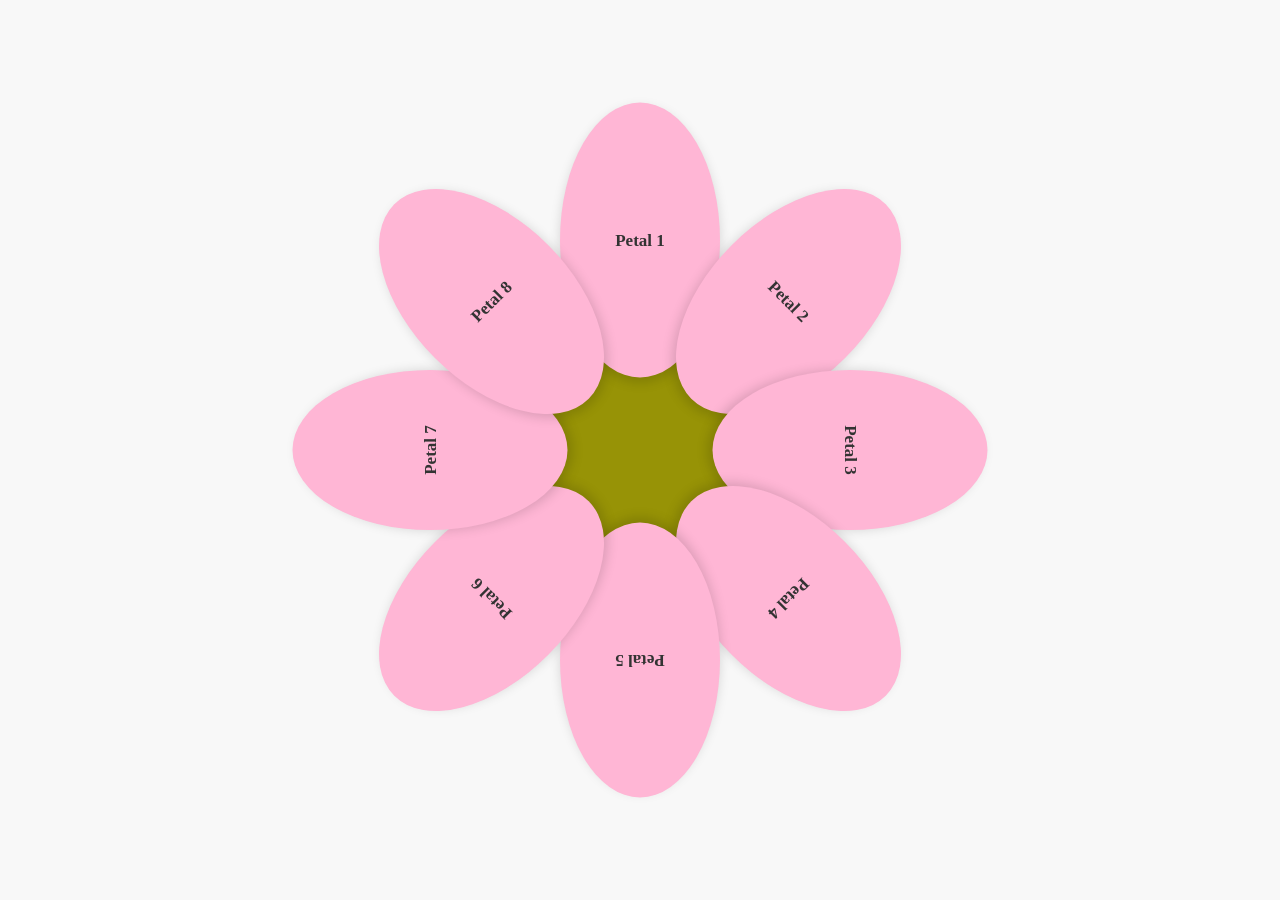
==== aflowerthatremembers/index.html @ ed2c053c "Update index.html" ====
<!DOCTYPE html>
<html>
<head>
    <title>8 Petal Flower</title>
    <link rel="stylesheet" href="petals.css">
</head>

<body>

<!-- =========================================
     OUTER CONTAINER
     ========================================= -->

<div class="flower-wrapper">

    <!-- =====================================
         FLOWER
         ===================================== -->

    <div class="flower" id="flower">

        <!-- GREEN CENTER -->
        <div class="flower-center"></div>


        <!-- GREEN STEMS -->
        <div class="stem stem-1"></div>
        <div class="stem stem-2"></div>
        <div class="stem stem-3"></div>
        <div class="stem stem-4"></div>
        <div class="stem stem-5"></div>
        <div class="stem stem-6"></div>
        <div class="stem stem-7"></div>
        <div class="stem stem-8"></div>


        <!-- =================================
             8 PETAL BUTTONS
             ================================= -->

        <button
            class="petal petal-1"
            onclick="showPanel(1)">
            Petal 1
        </button>

        <button
            class="petal petal-2"
            onclick="showPanel(2)">
            Petal 2
        </button>

        <button
            class="petal petal-3"
            onclick="showPanel(3)">
            Petal 3
        </button>

        <button
            class="petal petal-4"
            onclick="showPanel(4)">
            Petal 4
        </button>

        <button
            class="petal petal-5"
            onclick="showPanel(5)">
            Petal 5
        </button>

        <button
            class="petal petal-6"
            onclick="showPanel(6)">
            Petal 6
        </button>

        <button
            class="petal petal-7"
            onclick="showPanel(7)">
            Petal 7
        </button>

        <button
            class="petal petal-8"
            onclick="showPanel(8)">
            Petal 8
        </button>


        <!-- =================================
             PLACEHOLDER CONTENT
             ================================= -->

        <div class="display-panel panel-1">
            Content for Petal 1
        </div>

        <div class="display-panel panel-2">
            Content for Petal 2
        </div>

        <div class="display-panel panel-3">
            Content for Petal 3
        </div>

        <div class="display-panel panel-4">
            Content for Petal 4
        </div>

        <div class="display-panel panel-5">
            Content for Petal 5
        </div>

        <div class="display-panel panel-6">
            Content for Petal 6
        </div>

        <div class="display-panel panel-7">
            Content for Petal 7
        </div>

        <div class="display-panel panel-8">
            Content for Petal 8
        </div>

    </div>

</div>


<!-- =========================================
     JAVASCRIPT
     ========================================= -->

<script>

let openedPetal = null;


/* =========================================
   SHOW / HIDE PANEL
   ========================================= */

function showPanel(number) {

    const flower =
        document.querySelector(".flower");

    const selectedPanel =
        document.querySelector(".panel-" + number);


    /* =====================================
       IF A PETAL IS ALREADY OPEN
       ===================================== */

    if (openedPetal !== null) {

        /* If clicking the SAME petal -> close it */

        if (openedPetal === number) {

            selectedPanel.classList.remove("show");

            flower.style.transform =
                "translate(-50%, -50%)";

            openedPetal = null;

            return;
        }


        /*
           Another petal is already open.
           Do nothing.
        */

        return;
    }


    /* =====================================
       REMEMBER WHICH PETAL IS OPEN
       ===================================== */

    openedPetal = number;


    /* =====================================
       SHOW THE PANEL
       ===================================== */

    selectedPanel.classList.add("show");


    /*
       Wait until the panel has been displayed
       and its position can be measured.
    */

    requestAnimationFrame(function() {

        requestAnimationFrame(function() {

            centerPanel(
                flower,
                selectedPanel
            );

        });

    });

}


/* =========================================
   CENTER SELECTED PANEL ON SCREEN
   ========================================= */

function centerPanel(flower, panel) {

    const panelRect =
        panel.getBoundingClientRect();


    /* =====================================
       ACTUAL CENTER OF THE PHONE SCREEN
       ===================================== */

    const screenCenterX =
        window.innerWidth / 2;

    const screenCenterY =
        window.innerHeight / 2;


    /* =====================================
       ACTUAL CENTER OF THE PANEL
       ===================================== */

    const panelCenterX =
        panelRect.left +
        (panelRect.width / 2);

    const panelCenterY =
        panelRect.top +
        (panelRect.height / 2);


    /* =====================================
       DISTANCE PANEL NEEDS TO MOVE
       ===================================== */

    const moveX =
        screenCenterX -
        panelCenterX;

    const moveY =
        screenCenterY -
        panelCenterY;


    /* =====================================
       MOVE THE WHOLE FLOWER
       ===================================== */

    flower.style.transform =
        "translate(-50%, -50%) " +
        "translate(" +
        moveX +
        "px, " +
        moveY +
        "px)";

}


/* =========================================
   HANDLE PHONE ROTATION / RESIZE
   ========================================= */

window.addEventListener("resize", function() {

    if (openedPetal === null) {
        return;
    }


    const flower =
        document.querySelector(".flower");

    const panel =
        document.querySelector(
            ".panel-" + openedPetal
        );


    /*
       Reset first so we don't calculate
       from the previous camera position.
    */

    flower.style.transform =
        "translate(-50%, -50%)";


    requestAnimationFrame(function() {

        requestAnimationFrame(function() {

            centerPanel(
                flower,
                panel
            );

        });

    });

});

</script>

</body>
</html>
---- aflowerthatremembers/petals.css ----
```css
/* =========================================
   BASIC RESET
   ========================================= */

* {
    box-sizing: border-box;
    -webkit-tap-highlight-color: transparent;
}

html,
body {
    margin: 0;
    padding: 0;

    width: 100%;
    height: 100%;

    overflow: hidden;
}


/* =========================================
   BODY
   ========================================= */

body {
    min-height: 100vh;
    min-height: 100dvh;

    display: flex;
    justify-content: center;
    align-items: center;

    background: #f8f8f8;

    overflow: hidden;
}


/* =========================================
   OUTER CONTAINER
   ========================================= */

.flower-wrapper {
    position: relative;

    width: 100vw;
    height: 100vh;

    width: 100dvw;
    height: 100dvh;

    display: flex;
    justify-content: center;
    align-items: center;

    overflow: hidden;

    /* Prevent accidental scrolling */
    touch-action: manipulation;
}


/* =========================================
   FLOWER
   ========================================= */

.flower {
    position: relative;

    /*
       Keep the original 700px flower.
       We scale the entire flower for phones.
    */

    width: 700px;
    height: 700px;

    --center-x: 350px;
    --center-y: 350px;

    --distance: 210px;

    /*
       This makes the flower movement smooth
       when opening a panel.
    */

    transition:
        transform 0.7s cubic-bezier(0.22, 1, 0.36, 1);

    transform-origin: center center;

    flex-shrink: 0;
}


/* =========================================
   GREEN CENTER
   ========================================= */

.flower-center {
    position: absolute;

    width: 250px;
    height: 250px;

    left: var(--center-x);
    top: var(--center-y);

    transform: translate(-50%, -50%);

    background: #979306;

    border-radius: 50%;

    z-index: 2;
}


/* =========================================
   GREEN BRIDGES / STEMS
   ========================================= */

.stem {
    position: absolute;

    width: 20px;
    height: var(--distance);

    left: var(--center-x);
    top: var(--center-y);

    background: #4caf50;

    border-radius: 20px;

    transform-origin: center bottom;

    z-index: 1;
}


/* =========================================
   STEM DIRECTIONS
   ========================================= */

.stem-1 {
    transform:
        translate(-50%, -100%)
        rotate(0deg);
}

.stem-2 {
    transform:
        translate(-50%, -100%)
        rotate(45deg);
}

.stem-3 {
    transform:
        translate(-50%, -100%)
        rotate(90deg);
}

.stem-4 {
    transform:
        translate(-50%, -100%)
        rotate(135deg);
}

.stem-5 {
    transform:
        translate(-50%, -100%)
        rotate(180deg);
}

.stem-6 {
    transform:
        translate(-50%, -100%)
        rotate(225deg);
}

.stem-7 {
    transform:
        translate(-50%, -100%)
        rotate(270deg);
}

.stem-8 {
    transform:
        translate(-50%, -100%)
        rotate(315deg);
}


/* =========================================
   PETAL BUTTONS
   ========================================= */

.petal {
    position: absolute;

    width: 160px;
    height: 275px;

    left: var(--center-x);
    top: var(--center-y);

    margin: 0;
    padding: 0;

    border: none;
    border-radius: 50%;

    background: #ffb6d5;

    color: #333;

    font-family: inherit;
    font-size: 17px;
    font-weight: bold;

    cursor: pointer;

    display: flex;
    align-items: center;
    justify-content: center;

    z-index: 5;

    box-shadow:
        0 5px 12px rgba(0, 0, 0, 0.15);

    transform-origin: center center;

    /*
       Prevent browser button effects
       on iPhone.
    */

    appearance: none;
    -webkit-appearance: none;

    touch-action: manipulation;

    transition:
        filter 0.2s ease;
}


/* =========================================
   PETAL POSITIONS
   ========================================= */

.petal-1 {
    transform:
        translate(-50%, -50%)
        translateY(calc(var(--distance) * -1));
}

.petal-2 {
    transform:
        translate(-50%, -50%)
        rotate(45deg)
        translateY(calc(var(--distance) * -1));
}

.petal-3 {
    transform:
        translate(-50%, -50%)
        rotate(90deg)
        translateY(calc(var(--distance) * -1));
}

.petal-4 {
    transform:
        translate(-50%, -50%)
        rotate(135deg)
        translateY(calc(var(--distance) * -1));
}

.petal-5 {
    transform:
        translate(-50%, -50%)
        rotate(180deg)
        translateY(calc(var(--distance) * -1));
}

.petal-6 {
    transform:
        translate(-50%, -50%)
        rotate(225deg)
        translateY(calc(var(--distance) * -1));
}

.petal-7 {
    transform:
        translate(-50%, -50%)
        rotate(270deg)
        translateY(calc(var(--distance) * -1));
}

.petal-8 {
    transform:
        translate(-50%, -50%)
        rotate(315deg)
        translateY(calc(var(--distance) * -1));
}


/* =========================================
   HOVER
   ========================================= */

.petal:hover {
    filter: brightness(1.05);
}


/* =========================================
   DISPLAY PLACEHOLDERS
   ========================================= */

.display-panel {
    position: absolute;

    width: 300px;
    height: 220px;

    left: var(--center-x);
    top: var(--center-y);

    background: white;

    border: 3px solid #979306;

    border-radius: 20px;

    display: flex;
    justify-content: center;
    align-items: center;

    padding: 20px;

    font-size: 22px;
    font-weight: bold;

    color: #333;

    text-align: center;

    z-index: 20;

    opacity: 0;

    visibility: hidden;

    pointer-events: none;

    transform:
        translate(-50%, -50%)
        scale(0);

    transition:
        transform 0.4s ease,
        opacity 0.3s ease,
        visibility 0.3s ease;
}


/* =========================================
   ACTIVE PANEL
   ========================================= */

.display-panel.show {
    opacity: 1;

    visibility: visible;

    pointer-events: auto;
}


/* =========================================
   PANEL POSITIONS
   ========================================= */

.panel-1.show {
    transform:
        translate(-50%, -50%)
        translateY(-480px)
        scale(1);
}

.panel-2.show {
    transform:
        translate(-50%, -50%)
        translate(340px, -340px)
        scale(1);
}

.panel-3.show {
    transform:
        translate(-50%, -50%)
        translateX(480px)
        scale(1);
}

.panel-4.show {
    transform:
        translate(-50%, -50%)
        translate(340px, 340px)
        scale(1);
}

.panel-5.show {
    transform:
        translate(-50%, -50%)
        translateY(480px)
        scale(1);
}

.panel-6.show {
    transform:
        translate(-50%, -50%)
        translate(-340px, 340px)
        scale(1);
}

.panel-7.show {
    transform:
        translate(-50%, -50%)
        translateX(-480px)
        scale(1);
}

.panel-8.show {
    transform:
        translate(-50%, -50%)
        translate(-340px, -340px)
        scale(1);
}


/* =========================================
   IPHONE / SMALL SCREEN
   ========================================= */

@media screen and (max-width: 600px) {

    .flower {

        /*
           Calculate the correct scale based
           on the phone width.

           700px flower becomes approximately
           the width of the phone.
        */

        --phone-scale: calc(100vw / 700);

        transform:
            scale(var(--phone-scale));
    }

}


/* =========================================
   VERY SMALL PHONES
   ========================================= */

@media screen and (max-width: 380px) {

    .flower {
        --phone-scale: 0.48;

        transform:
            scale(var(--phone-scale));
    }

}


/* =========================================
   LANDSCAPE PHONE
   ========================================= */

@media screen and (max-height: 500px) {

    .flower {
        --phone-scale: calc(100vh / 700);

        transform:
            scale(var(--phone-scale));
    }

}


/* =========================================
   DESKTOP
   ========================================= */

@media screen and (min-width: 601px) {

    .flower {
        transform:
            scale(1);
    }

}


/* =========================================
   IPHONE SAFE AREA
   ========================================= */

@supports (padding: env(safe-area-inset-top)) {

    .flower-wrapper {
        padding-top:
            env(safe-area-inset-top);

        padding-bottom:
            env(safe-area-inset-bottom);

        padding-left:
            env(safe-area-inset-left);

        padding-right:
            env(safe-area-inset-right);
    }

}
```
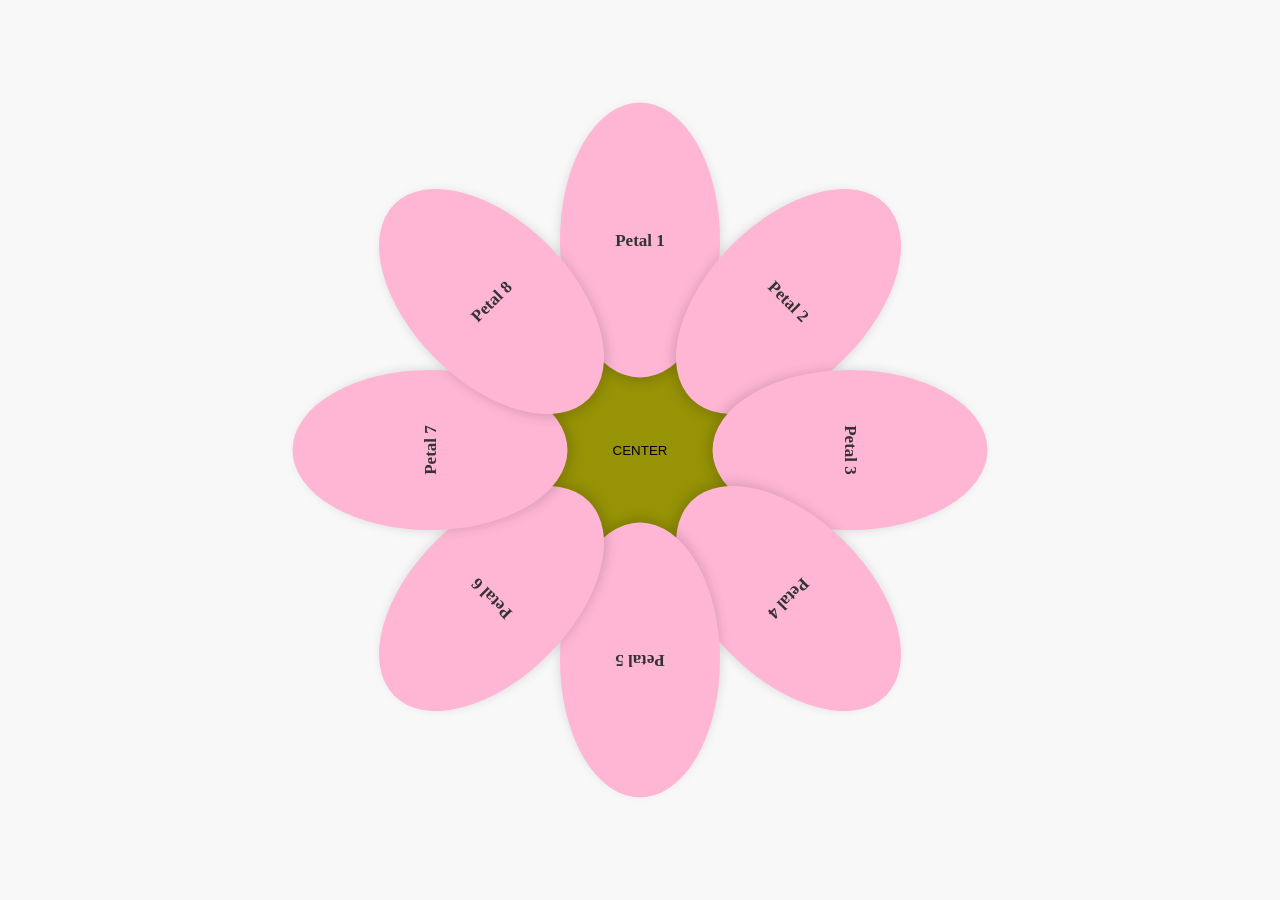
==== commit 3c8d4ebc: "Update index.html" ====
--- a/aflowerthatremembers/index.html
+++ b/aflowerthatremembers/index.html
@@ -20,7 +20,9 @@
     <div class="flower" id="flower">
 
         <!-- GREEN CENTER -->
-        <div class="flower-center"></div>
+        <button class="flower-center" onclick="resetFlower()">
+    CENTER
+        </button>
 
 
         <!-- GREEN STEMS -->
@@ -132,13 +134,15 @@
      JAVASCRIPT
      ========================================= -->
 
+
+
 <script>
 
 let openedPetal = null;
 
 
 /* =========================================
-   SHOW / HIDE PANEL
+   PETAL CLICK
    ========================================= */
 
 function showPanel(number) {
@@ -151,177 +155,197 @@
 
 
     /* =====================================
-       IF A PETAL IS ALREADY OPEN
-       ===================================== */
-
-    if (openedPetal !== null) {
-
-        /* If clicking the SAME petal -> close it */
-
-        if (openedPetal === number) {
-
-            selectedPanel.classList.remove("show");
-
-            flower.style.transform =
-                "translate(-50%, -50%)";
-
-            openedPetal = null;
-
-            return;
-        }
-
-
-        /*
-           Another petal is already open.
-           Do nothing.
-        */
-
+       ANOTHER PETAL IS OPEN
+       ===================================== */
+
+    if (
+        openedPetal !== null &&
+        openedPetal !== number
+    ) {
         return;
     }
 
 
     /* =====================================
-       REMEMBER WHICH PETAL IS OPEN
-       ===================================== */
+       SAME PETAL = CLOSE
+       ===================================== */
+
+    if (openedPetal === number) {
+
+        resetFlower();
+
+        return;
+    }
+
+
+    /* =====================================
+       OPEN PANEL
+       ===================================== */
+
+    selectedPanel.classList.add("show");
 
     openedPetal = number;
 
 
     /* =====================================
-       SHOW THE PANEL
-       ===================================== */
-
-    selectedPanel.classList.add("show");
-
-
-    /*
-       Wait until the panel has been displayed
-       and its position can be measured.
-    */
-
-    requestAnimationFrame(function() {
-
-        requestAnimationFrame(function() {
-
-            centerPanel(
-                flower,
-                selectedPanel
-            );
-
-        });
-
-    });
-
-}
-
-
-/* =========================================
-   CENTER SELECTED PANEL ON SCREEN
-   ========================================= */
-
-function centerPanel(flower, panel) {
-
-    const panelRect =
-        panel.getBoundingClientRect();
-
-
-    /* =====================================
-       ACTUAL CENTER OF THE PHONE SCREEN
-       ===================================== */
-
-    const screenCenterX =
-        window.innerWidth / 2;
-
-    const screenCenterY =
-        window.innerHeight / 2;
-
-
-    /* =====================================
-       ACTUAL CENTER OF THE PANEL
-       ===================================== */
-
-    const panelCenterX =
-        panelRect.left +
-        (panelRect.width / 2);
-
-    const panelCenterY =
-        panelRect.top +
-        (panelRect.height / 2);
-
-
-    /* =====================================
-       DISTANCE PANEL NEEDS TO MOVE
-       ===================================== */
-
-    const moveX =
-        screenCenterX -
-        panelCenterX;
-
-    const moveY =
-        screenCenterY -
-        panelCenterY;
-
-
-    /* =====================================
-       MOVE THE WHOLE FLOWER
+       MOVEMENT
+       ===================================== */
+
+    const distance = 300;
+
+    const diagonal =
+        distance * 0.707;
+
+
+    let x = 0;
+    let y = 0;
+
+
+    /* =====================================
+       DIRECTIONS
+       ===================================== */
+
+    switch (number) {
+
+        /* TOP */
+
+        case 1:
+
+            x = 0;
+            y = distance;
+
+            break;
+
+
+        /* TOP RIGHT */
+
+        case 2:
+
+            x = -diagonal;
+            y = diagonal;
+
+            break;
+
+
+        /* RIGHT */
+
+        case 3:
+
+            x = -distance;
+            y = 0;
+
+            break;
+
+
+        /* BOTTOM RIGHT */
+
+        case 4:
+
+            x = -diagonal;
+            y = -diagonal;
+
+            break;
+
+
+        /* BOTTOM */
+
+        case 5:
+
+            x = 0;
+            y = -distance;
+
+            break;
+
+
+        /* BOTTOM LEFT */
+
+        case 6:
+
+            x = diagonal;
+            y = -diagonal;
+
+            break;
+
+
+        /* LEFT */
+
+        case 7:
+
+            x = distance;
+            y = 0;
+
+            break;
+
+
+        /* TOP LEFT */
+
+        case 8:
+
+            x = diagonal;
+            y = diagonal;
+
+            break;
+    }
+
+
+    /* =====================================
+       MOVE FLOWER
        ===================================== */
 
     flower.style.transform =
         "translate(-50%, -50%) " +
         "translate(" +
-        moveX +
+        x +
         "px, " +
-        moveY +
+        y +
         "px)";
-
 }
 
 
 /* =========================================
-   HANDLE PHONE ROTATION / RESIZE
+   CENTER BUTTON
    ========================================= */
 
-window.addEventListener("resize", function() {
-
-    if (openedPetal === null) {
-        return;
-    }
-
+function resetFlower() {
 
     const flower =
         document.querySelector(".flower");
 
-    const panel =
-        document.querySelector(
-            ".panel-" + openedPetal
-        );
-
-
-    /*
-       Reset first so we don't calculate
-       from the previous camera position.
-    */
+
+    /* =====================================
+       HIDE ALL PANELS
+       ===================================== */
+
+    document
+        .querySelectorAll(".display-panel")
+        .forEach(function(panel) {
+
+            panel.classList.remove("show");
+
+        });
+
+
+    /* =====================================
+       RETURN FLOWER TO ORIGINAL POSITION
+       ===================================== */
 
     flower.style.transform =
         "translate(-50%, -50%)";
 
 
-    requestAnimationFrame(function() {
-
-        requestAnimationFrame(function() {
-
-            centerPanel(
-                flower,
-                panel
-            );
-
-        });
-
-    });
-
-});
+    /* =====================================
+       NO PETAL OPEN
+       ===================================== */
+
+    openedPetal = null;
+}
 
 </script>
+
+
+
+
+
 
 </body>
 </html>
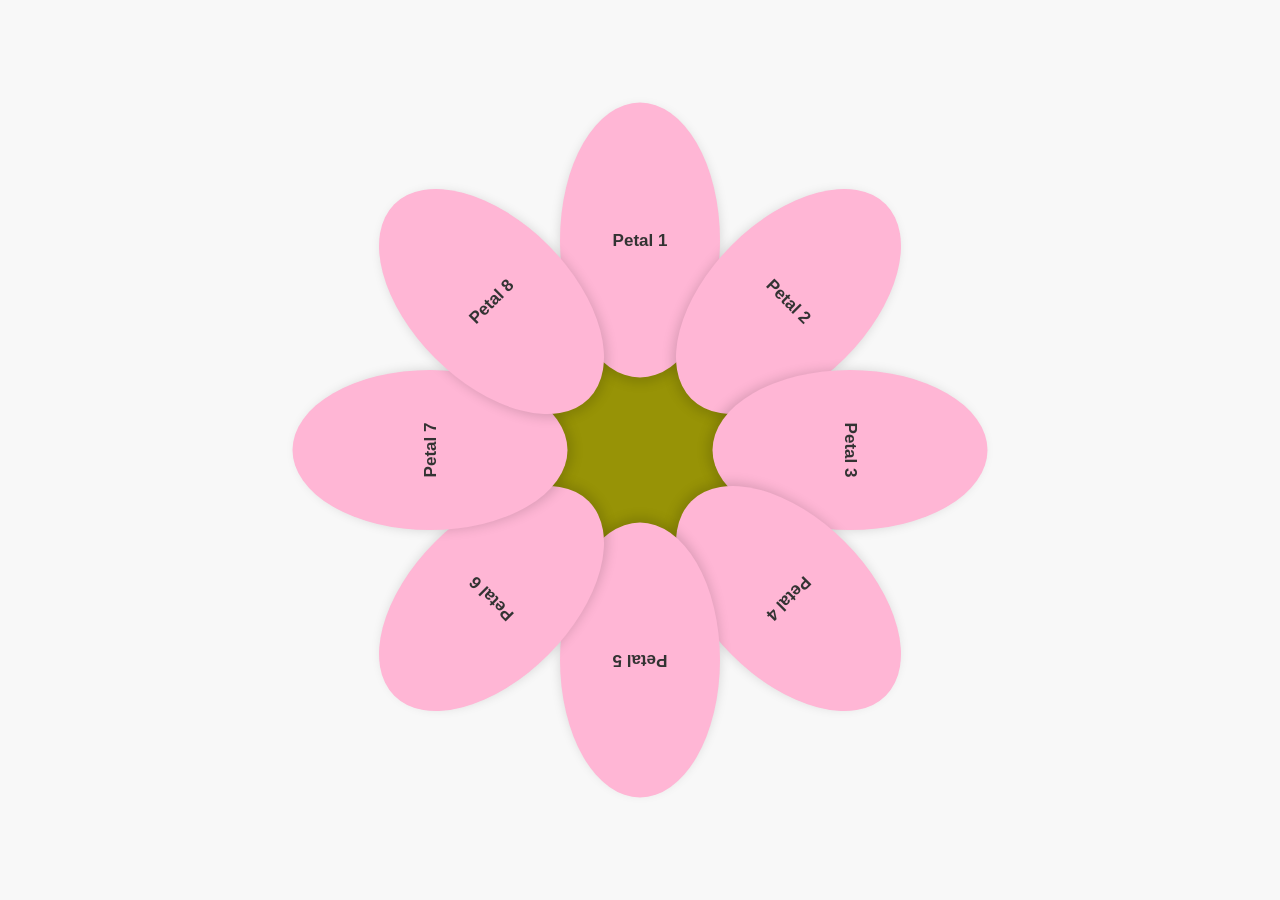
==== commit 4a175c8d: "Add files via upload" ====
--- a/aflowerthatremembers/index.html
+++ b/aflowerthatremembers/index.html
@@ -7,346 +7,75 @@
 
 <body>
 
-<!-- =========================================
-     OUTER CONTAINER
-     ========================================= -->
+<div class="main-container">
 
-<div class="flower-wrapper">
+    <div class="flower-wrapper">
 
-    <!-- =====================================
-         FLOWER
-         ===================================== -->
+        <div class="flower" id="flower">
 
-    <div class="flower" id="flower">
+            <div class="flower-center"></div>
 
-        <!-- GREEN CENTER -->
-        <button class="flower-center" onclick="resetFlower()">
-    CENTER
-        </button>
+            <div class="stem stem-1"></div>
+            <div class="stem stem-2"></div>
+            <div class="stem stem-3"></div>
+            <div class="stem stem-4"></div>
+            <div class="stem stem-5"></div>
+            <div class="stem stem-6"></div>
+            <div class="stem stem-7"></div>
+            <div class="stem stem-8"></div>
 
+            <button class="petal petal-1" onclick="showPanel(1)">Petal 1</button>
+            <button class="petal petal-2" onclick="showPanel(2)">Petal 2</button>
+            <button class="petal petal-3" onclick="showPanel(3)">Petal 3</button>
+            <button class="petal petal-4" onclick="showPanel(4)">Petal 4</button>
+            <button class="petal petal-5" onclick="showPanel(5)">Petal 5</button>
+            <button class="petal petal-6" onclick="showPanel(6)">Petal 6</button>
+            <button class="petal petal-7" onclick="showPanel(7)">Petal 7</button>
+            <button class="petal petal-8" onclick="showPanel(8)">Petal 8</button>
 
-        <!-- GREEN STEMS -->
-        <div class="stem stem-1"></div>
-        <div class="stem stem-2"></div>
-        <div class="stem stem-3"></div>
-        <div class="stem stem-4"></div>
-        <div class="stem stem-5"></div>
-        <div class="stem stem-6"></div>
-        <div class="stem stem-7"></div>
-        <div class="stem stem-8"></div>
-
-
-        <!-- =================================
-             8 PETAL BUTTONS
-             ================================= -->
-
-        <button
-            class="petal petal-1"
-            onclick="showPanel(1)">
-            Petal 1
-        </button>
-
-        <button
-            class="petal petal-2"
-            onclick="showPanel(2)">
-            Petal 2
-        </button>
-
-        <button
-            class="petal petal-3"
-            onclick="showPanel(3)">
-            Petal 3
-        </button>
-
-        <button
-            class="petal petal-4"
-            onclick="showPanel(4)">
-            Petal 4
-        </button>
-
-        <button
-            class="petal petal-5"
-            onclick="showPanel(5)">
-            Petal 5
-        </button>
-
-        <button
-            class="petal petal-6"
-            onclick="showPanel(6)">
-            Petal 6
-        </button>
-
-        <button
-            class="petal petal-7"
-            onclick="showPanel(7)">
-            Petal 7
-        </button>
-
-        <button
-            class="petal petal-8"
-            onclick="showPanel(8)">
-            Petal 8
-        </button>
-
-
-        <!-- =================================
-             PLACEHOLDER CONTENT
-             ================================= -->
-
-        <div class="display-panel panel-1">
-            Content for Petal 1
         </div>
 
-        <div class="display-panel panel-2">
-            Content for Petal 2
+    </div>
+
+    <div class="content-area">
+
+        <div class="content-panel panel-1">
+            PNG PLACEHOLDER 1
         </div>
 
-        <div class="display-panel panel-3">
-            Content for Petal 3
+        <div class="content-panel panel-2">
+            PNG PLACEHOLDER 2
         </div>
 
-        <div class="display-panel panel-4">
-            Content for Petal 4
+        <div class="content-panel panel-3">
+            PNG PLACEHOLDER 3
         </div>
 
-        <div class="display-panel panel-5">
-            Content for Petal 5
+        <div class="content-panel panel-4">
+            PNG PLACEHOLDER 4
         </div>
 
-        <div class="display-panel panel-6">
-            Content for Petal 6
+        <div class="content-panel panel-5">
+            PNG PLACEHOLDER 5
         </div>
 
-        <div class="display-panel panel-7">
-            Content for Petal 7
+        <div class="content-panel panel-6">
+            PNG PLACEHOLDER 6
         </div>
 
-        <div class="display-panel panel-8">
-            Content for Petal 8
+        <div class="content-panel panel-7">
+            PNG PLACEHOLDER 7
+        </div>
+
+        <div class="content-panel panel-8">
+            PNG PLACEHOLDER 8
         </div>
 
     </div>
 
 </div>
 
-
-<!-- =========================================
-     JAVASCRIPT
-     ========================================= -->
-
-
-
-<script>
-
-let openedPetal = null;
-
-
-/* =========================================
-   PETAL CLICK
-   ========================================= */
-
-function showPanel(number) {
-
-    const flower =
-        document.querySelector(".flower");
-
-    const selectedPanel =
-        document.querySelector(".panel-" + number);
-
-
-    /* =====================================
-       ANOTHER PETAL IS OPEN
-       ===================================== */
-
-    if (
-        openedPetal !== null &&
-        openedPetal !== number
-    ) {
-        return;
-    }
-
-
-    /* =====================================
-       SAME PETAL = CLOSE
-       ===================================== */
-
-    if (openedPetal === number) {
-
-        resetFlower();
-
-        return;
-    }
-
-
-    /* =====================================
-       OPEN PANEL
-       ===================================== */
-
-    selectedPanel.classList.add("show");
-
-    openedPetal = number;
-
-
-    /* =====================================
-       MOVEMENT
-       ===================================== */
-
-    const distance = 300;
-
-    const diagonal =
-        distance * 0.707;
-
-
-    let x = 0;
-    let y = 0;
-
-
-    /* =====================================
-       DIRECTIONS
-       ===================================== */
-
-    switch (number) {
-
-        /* TOP */
-
-        case 1:
-
-            x = 0;
-            y = distance;
-
-            break;
-
-
-        /* TOP RIGHT */
-
-        case 2:
-
-            x = -diagonal;
-            y = diagonal;
-
-            break;
-
-
-        /* RIGHT */
-
-        case 3:
-
-            x = -distance;
-            y = 0;
-
-            break;
-
-
-        /* BOTTOM RIGHT */
-
-        case 4:
-
-            x = -diagonal;
-            y = -diagonal;
-
-            break;
-
-
-        /* BOTTOM */
-
-        case 5:
-
-            x = 0;
-            y = -distance;
-
-            break;
-
-
-        /* BOTTOM LEFT */
-
-        case 6:
-
-            x = diagonal;
-            y = -diagonal;
-
-            break;
-
-
-        /* LEFT */
-
-        case 7:
-
-            x = distance;
-            y = 0;
-
-            break;
-
-
-        /* TOP LEFT */
-
-        case 8:
-
-            x = diagonal;
-            y = diagonal;
-
-            break;
-    }
-
-
-    /* =====================================
-       MOVE FLOWER
-       ===================================== */
-
-    flower.style.transform =
-        "translate(-50%, -50%) " +
-        "translate(" +
-        x +
-        "px, " +
-        y +
-        "px)";
-}
-
-
-/* =========================================
-   CENTER BUTTON
-   ========================================= */
-
-function resetFlower() {
-
-    const flower =
-        document.querySelector(".flower");
-
-
-    /* =====================================
-       HIDE ALL PANELS
-       ===================================== */
-
-    document
-        .querySelectorAll(".display-panel")
-        .forEach(function(panel) {
-
-            panel.classList.remove("show");
-
-        });
-
-
-    /* =====================================
-       RETURN FLOWER TO ORIGINAL POSITION
-       ===================================== */
-
-    flower.style.transform =
-        "translate(-50%, -50%)";
-
-
-    /* =====================================
-       NO PETAL OPEN
-       ===================================== */
-
-    openedPetal = null;
-}
-
-</script>
-
-
-
-
-
+<script src="petals.js"></script>
 
 </body>
-</html>
-
+</html>
--- a/aflowerthatremembers/petals.css
+++ b/aflowerthatremembers/petals.css
@@ -1,539 +1,284 @@
-```css
-/* =========================================
-   BASIC RESET
-   ========================================= */
-
 * {
-    box-sizing: border-box;
-    -webkit-tap-highlight-color: transparent;
-}
-
-html,
+  box-sizing: border-box;
+  }
+
 body {
-    margin: 0;
-    padding: 0;
-
-    width: 100%;
-    height: 100%;
-
-    overflow: hidden;
-}
-
-
-/* =========================================
-   BODY
-   ========================================= */
-
-body {
-    min-height: 100vh;
-    min-height: 100dvh;
-
-    display: flex;
-    justify-content: center;
-    align-items: center;
-
-    background: #f8f8f8;
-
-    overflow: hidden;
-}
-
-
-/* =========================================
-   OUTER CONTAINER
-   ========================================= */
+margin: 0;
+min-height: 100vh;
+display: flex;
+justify-content: center;
+align-items: center;
+background: #f8f8f8;
+overflow: hidden;
+}
+
+.main-container {
+position: relative;
+width: 100vw;
+height: 100vh;
+overflow: hidden;
+}
 
 .flower-wrapper {
-    position: relative;
-
-    width: 100vw;
-    height: 100vh;
-
-    width: 100dvw;
-    height: 100dvh;
-
-    display: flex;
-    justify-content: center;
-    align-items: center;
-
-    overflow: hidden;
-
-    /* Prevent accidental scrolling */
-    touch-action: manipulation;
-}
-
-
-/* =========================================
-   FLOWER
-   ========================================= */
+position: absolute;
+width: 100%;
+height: 100%;
+display: flex;
+justify-content: center;
+align-items: center;
+overflow: hidden;
+}
 
 .flower {
-    position: relative;
-
-    /*
-       Keep the original 700px flower.
-       We scale the entire flower for phones.
-    */
-
-    width: 700px;
-    height: 700px;
-
-    --center-x: 350px;
-    --center-y: 350px;
-
-    --distance: 210px;
-
-    /*
-       This makes the flower movement smooth
-       when opening a panel.
-    */
-
-    transition:
-        transform 0.7s cubic-bezier(0.22, 1, 0.36, 1);
-
-    transform-origin: center center;
-
-    flex-shrink: 0;
-}
-
-
-/* =========================================
-   GREEN CENTER
-   ========================================= */
+position: absolute;
+width: 700px;
+height: 700px;
+left: 50%;
+top: 50%;
+--center-x: 350px;
+--center-y: 350px;
+--distance: 210px;
+transform: translate(-50%, -50%);
+transition: transform 0.5s ease;
+}
 
 .flower-center {
-    position: absolute;
-
-    width: 250px;
-    height: 250px;
-
-    left: var(--center-x);
-    top: var(--center-y);
-
-    transform: translate(-50%, -50%);
-
-    background: #979306;
-
-    border-radius: 50%;
-
-    z-index: 2;
-}
-
-
-/* =========================================
-   GREEN BRIDGES / STEMS
-   ========================================= */
+position: absolute;
+width: 250px;
+height: 250px;
+left: var(--center-x);
+top: var(--center-y);
+transform: translate(-50%, -50%);
+background: #979306;
+border: none;
+border-radius: 50%;
+z-index: 2;
+}
 
 .stem {
-    position: absolute;
-
-    width: 20px;
-    height: var(--distance);
-
-    left: var(--center-x);
-    top: var(--center-y);
-
-    background: #4caf50;
-
-    border-radius: 20px;
-
-    transform-origin: center bottom;
-
-    z-index: 1;
-}
-
-
-/* =========================================
-   STEM DIRECTIONS
-   ========================================= */
-
-.stem-1 {
-    transform:
-        translate(-50%, -100%)
-        rotate(0deg);
-}
-
-.stem-2 {
-    transform:
-        translate(-50%, -100%)
-        rotate(45deg);
-}
-
-.stem-3 {
-    transform:
-        translate(-50%, -100%)
-        rotate(90deg);
-}
-
-.stem-4 {
-    transform:
-        translate(-50%, -100%)
-        rotate(135deg);
-}
-
-.stem-5 {
-    transform:
-        translate(-50%, -100%)
-        rotate(180deg);
-}
-
-.stem-6 {
-    transform:
-        translate(-50%, -100%)
-        rotate(225deg);
-}
-
-.stem-7 {
-    transform:
-        translate(-50%, -100%)
-        rotate(270deg);
-}
-
-.stem-8 {
-    transform:
-        translate(-50%, -100%)
-        rotate(315deg);
-}
-
-
-/* =========================================
-   PETAL BUTTONS
-   ========================================= */
+position: absolute;
+width: 20px;
+height: var(--distance);
+left: var(--center-x);
+top: var(--center-y);
+background: #4caf50;
+border-radius: 20px;
+transform-origin: center bottom;
+z-index: 1;
+}
+
+.panel-1.show {
+    transform: translate(-50%, -50%) translateY(-370px) scale(1);
+}
+
+.panel-2.show {
+    transform: translate(-50%, -50%) translate(265px, -265px) scale(1);
+}
+
+.panel-3.show {
+    transform: translate(-50%, -50%) translateX(370px) scale(1);
+}
+
+.panel-4.show {
+    transform: translate(-50%, -50%) translate(265px, 265px) scale(1);
+}
+
+.panel-5.show {
+    transform: translate(-50%, -50%) translateY(370px) scale(1);
+}
+
+.panel-6.show {
+    transform: translate(-50%, -50%) translate(-265px, 265px) scale(1);
+}
+
+.panel-7.show {
+    transform: translate(-50%, -50%) translateX(-370px) scale(1);
+}
+
+.panel-8.show {
+    transform: translate(-50%, -50%) translate(-265px, -265px) scale(1);
+}
 
 .petal {
-    position: absolute;
-
-    width: 160px;
-    height: 275px;
-
-    left: var(--center-x);
-    top: var(--center-y);
-
-    margin: 0;
-    padding: 0;
-
-    border: none;
-    border-radius: 50%;
-
-    background: #ffb6d5;
-
-    color: #333;
-
-    font-family: inherit;
-    font-size: 17px;
-    font-weight: bold;
-
-    cursor: pointer;
-
-    display: flex;
-    align-items: center;
-    justify-content: center;
-
-    z-index: 5;
-
-    box-shadow:
-        0 5px 12px rgba(0, 0, 0, 0.15);
-
-    transform-origin: center center;
-
-    /*
-       Prevent browser button effects
-       on iPhone.
-    */
-
-    appearance: none;
-    -webkit-appearance: none;
-
-    touch-action: manipulation;
-
-    transition:
-        filter 0.2s ease;
-}
-
-
-/* =========================================
-   PETAL POSITIONS
-   ========================================= */
+position: absolute;
+width: 160px;
+height: 275px;
+left: var(--center-x);
+top: var(--center-y);
+margin: 0;
+border: none;
+border-radius: 50%;
+background: #ffb6d5;
+color: #333;
+font-size: 17px;
+font-weight: bold;
+cursor: pointer;
+display: flex;
+align-items: center;
+justify-content: center;
+z-index: 5;
+box-shadow: 0 5px 12px rgba(0, 0, 0, 0.15);
+transform-origin: center center;
+transition: filter 0.2s ease;
+}
 
 .petal-1 {
-    transform:
-        translate(-50%, -50%)
-        translateY(calc(var(--distance) * -1));
+transform: translate(-50%, -50%) translateY(calc(var(--distance) * -1));
 }
 
 .petal-2 {
-    transform:
-        translate(-50%, -50%)
-        rotate(45deg)
-        translateY(calc(var(--distance) * -1));
+transform: translate(-50%, -50%) rotate(45deg) translateY(calc(var(--distance) * -1));
 }
 
 .petal-3 {
-    transform:
-        translate(-50%, -50%)
-        rotate(90deg)
-        translateY(calc(var(--distance) * -1));
+transform: translate(-50%, -50%) rotate(90deg) translateY(calc(var(--distance) * -1));
 }
 
 .petal-4 {
-    transform:
-        translate(-50%, -50%)
-        rotate(135deg)
-        translateY(calc(var(--distance) * -1));
+transform: translate(-50%, -50%) rotate(135deg) translateY(calc(var(--distance) * -1));
 }
 
 .petal-5 {
-    transform:
-        translate(-50%, -50%)
-        rotate(180deg)
-        translateY(calc(var(--distance) * -1));
+transform: translate(-50%, -50%) rotate(180deg) translateY(calc(var(--distance) * -1));
 }
 
 .petal-6 {
-    transform:
-        translate(-50%, -50%)
-        rotate(225deg)
-        translateY(calc(var(--distance) * -1));
+transform: translate(-50%, -50%) rotate(225deg) translateY(calc(var(--distance) * -1));
 }
 
 .petal-7 {
-    transform:
-        translate(-50%, -50%)
-        rotate(270deg)
-        translateY(calc(var(--distance) * -1));
+transform: translate(-50%, -50%) rotate(270deg) translateY(calc(var(--distance) * -1));
 }
 
 .petal-8 {
-    transform:
-        translate(-50%, -50%)
-        rotate(315deg)
-        translateY(calc(var(--distance) * -1));
-}
-
-
-/* =========================================
-   HOVER
-   ========================================= */
+transform: translate(-50%, -50%) rotate(315deg) translateY(calc(var(--distance) * -1));
+}
 
 .petal:hover {
-    filter: brightness(1.05);
-}
-
-
-/* =========================================
-   DISPLAY PLACEHOLDERS
-   ========================================= */
-
-.display-panel {
-    position: absolute;
-
-    width: 300px;
-    height: 220px;
-
-    left: var(--center-x);
-    top: var(--center-y);
-
-    background: white;
-
-    border: 3px solid #979306;
-
-    border-radius: 20px;
-
-    display: flex;
-    justify-content: center;
-    align-items: center;
-
-    padding: 20px;
-
-    font-size: 22px;
-    font-weight: bold;
-
-    color: #333;
-
-    text-align: center;
-
-    z-index: 20;
-
-    opacity: 0;
-
-    visibility: hidden;
-
-    pointer-events: none;
-
-    transform:
-        translate(-50%, -50%)
-        scale(0);
-
-    transition:
-        transform 0.4s ease,
-        opacity 0.3s ease,
-        visibility 0.3s ease;
-}
-
-
-/* =========================================
-   ACTIVE PANEL
-   ========================================= */
-
-.display-panel.show {
-    opacity: 1;
-
-    visibility: visible;
-
-    pointer-events: auto;
-}
-
-
-/* =========================================
-   PANEL POSITIONS
-   ========================================= */
+filter: brightness(1.05);
+}
+
+.content-area {
+position: absolute;
+width: 100%;
+height: 100%;
+left: 0;
+top: 0;
+pointer-events: none;
+}
+
+.content-panel {
+position: absolute;
+width: 300px;
+height: 220px;
+left: 50%;
+top: 50%;
+background: white;
+border: 3px solid #979306;
+border-radius: 20px;
+display: flex;
+justify-content: center;
+align-items: center;
+font-size: 22px;
+font-weight: bold;
+color: #333;
+z-index: 20;
+opacity: 0;
+visibility: hidden;
+pointer-events: none;
+transform: translate(-50%, -50%) scale(0);
+transition: transform 0.5s ease, opacity 0.3s ease, visibility 0.3s ease;
+}
+
+.content-panel.show {
+opacity: 1;
+visibility: visible;
+pointer-events: auto;
+}
 
 .panel-1.show {
-    transform:
-        translate(-50%, -50%)
-        translateY(-480px)
-        scale(1);
+transform:
+translate(-50%, -50%)
+translateY(-350px)
+scale(1);
 }
 
 .panel-2.show {
-    transform:
-        translate(-50%, -50%)
-        translate(340px, -340px)
-        scale(1);
+transform:
+translate(-50%, -50%)
+translate(250px, -250px)
+scale(1);
 }
 
 .panel-3.show {
-    transform:
-        translate(-50%, -50%)
-        translateX(480px)
-        scale(1);
+transform:
+translate(-50%, -50%)
+translateX(350px)
+scale(1);
 }
 
 .panel-4.show {
-    transform:
-        translate(-50%, -50%)
-        translate(340px, 340px)
-        scale(1);
+transform:
+translate(-50%, -50%)
+translate(250px, 250px)
+scale(1);
 }
 
 .panel-5.show {
-    transform:
-        translate(-50%, -50%)
-        translateY(480px)
-        scale(1);
+transform:
+translate(-50%, -50%)
+translateY(350px)
+scale(1);
 }
 
 .panel-6.show {
-    transform:
-        translate(-50%, -50%)
-        translate(-340px, 340px)
-        scale(1);
+transform:
+translate(-50%, -50%)
+translate(-250px, 250px)
+scale(1);
 }
 
 .panel-7.show {
-    transform:
-        translate(-50%, -50%)
-        translateX(-480px)
-        scale(1);
+transform:
+translate(-50%, -50%)
+translateX(-350px)
+scale(1);
 }
 
 .panel-8.show {
-    transform:
-        translate(-50%, -50%)
-        translate(-340px, -340px)
-        scale(1);
-}
-
-
-/* =========================================
-   IPHONE / SMALL SCREEN
-   ========================================= */
-
-@media screen and (max-width: 600px) {
-
-    .flower {
-
-        /*
-           Calculate the correct scale based
-           on the phone width.
-
-           700px flower becomes approximately
-           the width of the phone.
-        */
-
-        --phone-scale: calc(100vw / 700);
-
-        transform:
-            scale(var(--phone-scale));
-    }
-
-}
-
-
-/* =========================================
-   VERY SMALL PHONES
-   ========================================= */
-
-@media screen and (max-width: 380px) {
-
-    .flower {
-        --phone-scale: 0.48;
-
-        transform:
-            scale(var(--phone-scale));
-    }
-
-}
-
-
-/* =========================================
-   LANDSCAPE PHONE
-   ========================================= */
-
-@media screen and (max-height: 500px) {
-
-    .flower {
-        --phone-scale: calc(100vh / 700);
-
-        transform:
-            scale(var(--phone-scale));
-    }
-
-}
-
-
-/* =========================================
-   DESKTOP
-   ========================================= */
-
-@media screen and (min-width: 601px) {
-
-    .flower {
-        transform:
-            scale(1);
-    }
-
-}
-
-
-/* =========================================
-   IPHONE SAFE AREA
-   ========================================= */
-
-@supports (padding: env(safe-area-inset-top)) {
-
-    .flower-wrapper {
-        padding-top:
-            env(safe-area-inset-top);
-
-        padding-bottom:
-            env(safe-area-inset-bottom);
-
-        padding-left:
-            env(safe-area-inset-left);
-
-        padding-right:
-            env(safe-area-inset-right);
-    }
-
-}
+transform:
+translate(-50%, -50%)
+translate(-250px, -250px)
+scale(1);
+}
+
+
+
+@media (max-width: 600px) {
+.flower {
+width: 700px;
+height: 700px;
+--center-x: 350px;
+--center-y: 350px;
+--distance: 210px;
+}
+
 ```
+.flower-center {
+    width: 200px;
+    height: 200px;
+}
+
+.petal {
+    width: 135px;
+    height: 230px;
+    font-size: 15px;
+}
+
+.content-panel {
+    width: 280px;
+    height: 200px;
+}
+```
+
+}
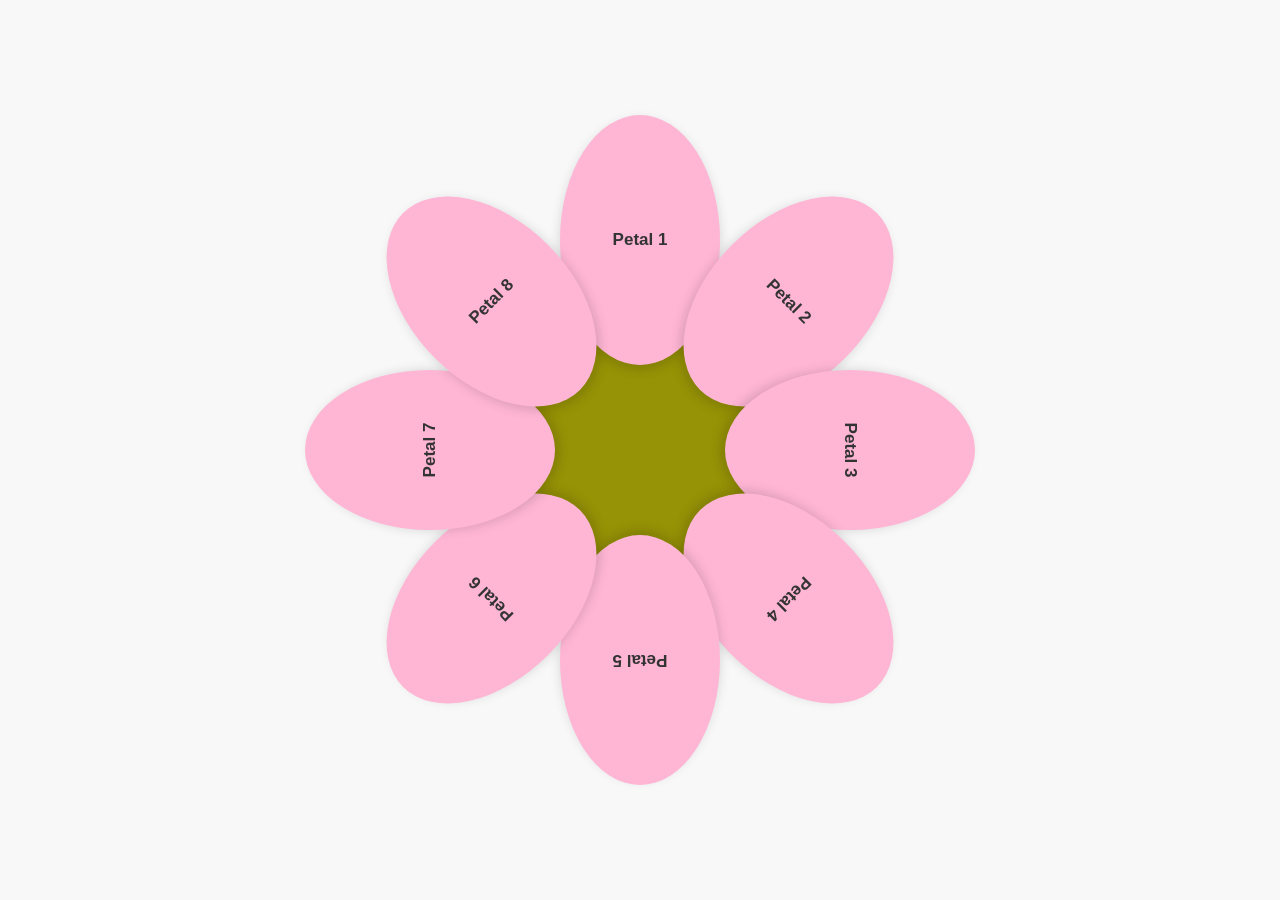
==== commit 5ee647be: "Add files via upload" ====
--- a/aflowerthatremembers/index.html
+++ b/aflowerthatremembers/index.html
@@ -15,15 +15,6 @@
 
             <div class="flower-center"></div>
 
-            <div class="stem stem-1"></div>
-            <div class="stem stem-2"></div>
-            <div class="stem stem-3"></div>
-            <div class="stem stem-4"></div>
-            <div class="stem stem-5"></div>
-            <div class="stem stem-6"></div>
-            <div class="stem stem-7"></div>
-            <div class="stem stem-8"></div>
-
             <button class="petal petal-1" onclick="showPanel(1)">Petal 1</button>
             <button class="petal petal-2" onclick="showPanel(2)">Petal 2</button>
             <button class="petal petal-3" onclick="showPanel(3)">Petal 3</button>
@@ -39,37 +30,37 @@
 
     <div class="content-area">
 
-        <div class="content-panel panel-1">
-            PNG PLACEHOLDER 1
-        </div>
+        <button class="content-panel panel-1" onclick="panelClick(1)">
+            <img src="sad.jpg" alt="">
+        </button>
 
-        <div class="content-panel panel-2">
-            PNG PLACEHOLDER 2
-        </div>
+        <button class="content-panel panel-2" onclick="panelClick(2)">
+            <img src="placeholder2.png" alt="">
+        </button>
 
-        <div class="content-panel panel-3">
-            PNG PLACEHOLDER 3
-        </div>
+        <button class="content-panel panel-3" onclick="panelClick(3)">
+            <img src="placeholder3.png" alt="">
+        </button>
 
-        <div class="content-panel panel-4">
-            PNG PLACEHOLDER 4
-        </div>
+        <button class="content-panel panel-4" onclick="panelClick(4)">
+            <img src="placeholder4.png" alt="">
+        </button>
 
-        <div class="content-panel panel-5">
-            PNG PLACEHOLDER 5
-        </div>
+        <button class="content-panel panel-5" onclick="panelClick(5)">
+            <img src="placeholder5.png" alt="">
+        </button>
 
-        <div class="content-panel panel-6">
-            PNG PLACEHOLDER 6
-        </div>
+        <button class="content-panel panel-6" onclick="panelClick(6)">
+            <img src="placeholder6.png" alt="">
+        </button>
 
-        <div class="content-panel panel-7">
-            PNG PLACEHOLDER 7
-        </div>
+        <button class="content-panel panel-7" onclick="panelClick(7)">
+            <img src="placeholder7.png" alt="">
+        </button>
 
-        <div class="content-panel panel-8">
-            PNG PLACEHOLDER 8
-        </div>
+        <button class="content-panel panel-8" onclick="panelClick(8)">
+            <img src="placeholder8.png" alt="">
+        </button>
 
     </div>
 
--- a/aflowerthatremembers/petals.css
+++ b/aflowerthatremembers/petals.css
@@ -1,284 +1,469 @@
 * {
-  box-sizing: border-box;
-  }
+    box-sizing: border-box;
+}
 
 body {
-margin: 0;
-min-height: 100vh;
-display: flex;
-justify-content: center;
-align-items: center;
-background: #f8f8f8;
-overflow: hidden;
+    margin: 0;
+    min-height: 100vh;
+    display: flex;
+    justify-content: center;
+    align-items: center;
+    background: #f8f8f8;
+    overflow: hidden;
 }
 
 .main-container {
-position: relative;
-width: 100vw;
-height: 100vh;
-overflow: hidden;
+    position: relative;
+    width: 100vw;
+    height: 100vh;
+    overflow: hidden;
 }
 
 .flower-wrapper {
-position: absolute;
-width: 100%;
-height: 100%;
-display: flex;
-justify-content: center;
-align-items: center;
-overflow: hidden;
+    position: absolute;
+    width: 100%;
+    height: 100%;
+    left: 0;
+    top: 0;
+    display: flex;
+    justify-content: center;
+    align-items: center;
+    overflow: hidden;
 }
 
 .flower {
-position: absolute;
-width: 700px;
-height: 700px;
-left: 50%;
-top: 50%;
---center-x: 350px;
---center-y: 350px;
---distance: 210px;
-transform: translate(-50%, -50%);
-transition: transform 0.5s ease;
+    position: absolute;
+    width: 700px;
+    height: 700px;
+    left: 50%;
+    top: 50%;
+
+    --center-x: 350px;
+    --center-y: 350px;
+    --distance: 210px;
+
+    transform: translate(-50%, -50%);
+    transition: transform 0.5s ease;
 }
 
 .flower-center {
-position: absolute;
-width: 250px;
-height: 250px;
-left: var(--center-x);
-top: var(--center-y);
-transform: translate(-50%, -50%);
-background: #979306;
-border: none;
-border-radius: 50%;
-z-index: 2;
-}
-
-.stem {
-position: absolute;
-width: 20px;
-height: var(--distance);
-left: var(--center-x);
-top: var(--center-y);
-background: #4caf50;
-border-radius: 20px;
-transform-origin: center bottom;
-z-index: 1;
+    position: absolute;
+    width: 250px;
+    height: 250px;
+
+    left: var(--center-x);
+    top: var(--center-y);
+
+    transform: translate(-50%, -50%);
+
+    background: #979306;
+    border: none;
+    border-radius: 50%;
+
+    z-index: 2;
+}
+
+.petal {
+    position: absolute;
+
+    width: 160px;
+    height: 250px;
+
+    left: var(--center-x);
+    top: var(--center-y);
+
+    margin: 0;
+    padding: 0;
+
+    border: none;
+    border-radius: 50%;
+
+    background: #ffb6d5;
+    color: #333;
+
+    font-size: 17px;
+    font-weight: bold;
+
+    cursor: pointer;
+
+    display: flex;
+    align-items: center;
+    justify-content: center;
+
+    z-index: 5;
+
+    box-shadow:
+        0 5px 12px rgba(0, 0, 0, 0.15);
+
+    transform-origin: center center;
+
+    transition: filter 0.2s ease;
+}
+
+.petal-1 {
+    transform:
+        translate(-50%, -50%)
+        translateY(calc(var(--distance) * -1));
+}
+
+.petal-2 {
+    transform:
+        translate(-50%, -50%)
+        rotate(45deg)
+        translateY(calc(var(--distance) * -1));
+}
+
+.petal-3 {
+    transform:
+        translate(-50%, -50%)
+        rotate(90deg)
+        translateY(calc(var(--distance) * -1));
+}
+
+.petal-4 {
+    transform:
+        translate(-50%, -50%)
+        rotate(135deg)
+        translateY(calc(var(--distance) * -1));
+}
+
+.petal-5 {
+    transform:
+        translate(-50%, -50%)
+        rotate(180deg)
+        translateY(calc(var(--distance) * -1));
+}
+
+.petal-6 {
+    transform:
+        translate(-50%, -50%)
+        rotate(225deg)
+        translateY(calc(var(--distance) * -1));
+}
+
+.petal-7 {
+    transform:
+        translate(-50%, -50%)
+        rotate(270deg)
+        translateY(calc(var(--distance) * -1));
+}
+
+.petal-8 {
+    transform:
+        translate(-50%, -50%)
+        rotate(315deg)
+        translateY(calc(var(--distance) * -1));
+}
+
+.petal:hover {
+    filter: brightness(1.05);
+}
+
+.content-area {
+    position: absolute;
+    width: 100%;
+    height: 100%;
+    left: 0;
+    top: 0;
+    pointer-events: none;
+}
+
+.content-panel {
+    position: absolute;
+
+    padding: 0;
+
+    background: white;
+
+    border: 3px solid #979306;
+    border-radius: 20px;
+
+    display: flex;
+    justify-content: center;
+    align-items: center;
+
+    font-size: 22px;
+    font-weight: bold;
+
+    color: #333;
+
+    z-index: 20;
+
+    opacity: 0;
+    visibility: hidden;
+
+    pointer-events: none;
+
+    transform:
+        translate(-50%, -50%)
+        scale(0);
+
+    transition:
+        transform 0.5s ease,
+        opacity 0.3s ease,
+        visibility 0.3s ease;
+}
+
+.content-panel img {
+    width: 100%;
+    height: 100%;
+    object-fit: contain;
+    display: block;
+}
+
+.panel-1 {
+    width: 300px;
+    height: 220px;
+    left: 50%;
+    top: 42%;
+}
+
+.panel-2 {
+    width: 300px;
+    height: 220px;
+    left: 72%;
+    top: 42%;
+}
+
+.panel-3 {
+    width: 300px;
+    height: 220px;
+    left: 72%;
+    top: 50%;
+}
+
+.panel-4 {
+    width: 300px;
+    height: 220px;
+    left: 70%;
+    top: 58%;
+}
+
+.panel-5 {
+    width: 300px;
+    height: 220px;
+    left: 50%;
+    top: 58%;
+}
+
+.panel-6 {
+    width: 315px;
+    height: 219px;
+    left: 30%;
+    top: 58%;
+}
+
+.panel-7 {
+    width: 300px;
+    height: 220px;
+    left: 29%;
+    top: 50%;
+}
+
+.panel-8 {
+    width: 300px;
+    height: 220px;
+    left: 29%;
+    top: 43%;
+}
+
+.content-panel.show {
+    opacity: 1;
+    visibility: visible;
+    pointer-events: auto;
 }
 
 .panel-1.show {
-    transform: translate(-50%, -50%) translateY(-370px) scale(1);
+    transform:
+        translate(-50%, -50%)
+        scale(1);
 }
 
 .panel-2.show {
-    transform: translate(-50%, -50%) translate(265px, -265px) scale(1);
+    transform:
+        translate(-50%, -50%)
+        scale(1);
 }
 
 .panel-3.show {
-    transform: translate(-50%, -50%) translateX(370px) scale(1);
+    transform:
+        translate(-50%, -50%)
+        scale(1);
 }
 
 .panel-4.show {
-    transform: translate(-50%, -50%) translate(265px, 265px) scale(1);
+    transform:
+        translate(-50%, -50%)
+        scale(1);
 }
 
 .panel-5.show {
-    transform: translate(-50%, -50%) translateY(370px) scale(1);
+    transform:
+        translate(-50%, -50%)
+        scale(1);
 }
 
 .panel-6.show {
-    transform: translate(-50%, -50%) translate(-265px, 265px) scale(1);
+    transform:
+        translate(-50%, -50%)
+        scale(1);
 }
 
 .panel-7.show {
-    transform: translate(-50%, -50%) translateX(-370px) scale(1);
+    transform:
+        translate(-50%, -50%)
+        scale(1);
 }
 
 .panel-8.show {
-    transform: translate(-50%, -50%) translate(-265px, -265px) scale(1);
-}
-
-.petal {
-position: absolute;
-width: 160px;
-height: 275px;
-left: var(--center-x);
-top: var(--center-y);
-margin: 0;
-border: none;
-border-radius: 50%;
-background: #ffb6d5;
-color: #333;
-font-size: 17px;
-font-weight: bold;
-cursor: pointer;
-display: flex;
-align-items: center;
-justify-content: center;
-z-index: 5;
-box-shadow: 0 5px 12px rgba(0, 0, 0, 0.15);
-transform-origin: center center;
-transition: filter 0.2s ease;
-}
-
-.petal-1 {
-transform: translate(-50%, -50%) translateY(calc(var(--distance) * -1));
-}
-
-.petal-2 {
-transform: translate(-50%, -50%) rotate(45deg) translateY(calc(var(--distance) * -1));
-}
-
-.petal-3 {
-transform: translate(-50%, -50%) rotate(90deg) translateY(calc(var(--distance) * -1));
-}
-
-.petal-4 {
-transform: translate(-50%, -50%) rotate(135deg) translateY(calc(var(--distance) * -1));
-}
-
-.petal-5 {
-transform: translate(-50%, -50%) rotate(180deg) translateY(calc(var(--distance) * -1));
-}
-
-.petal-6 {
-transform: translate(-50%, -50%) rotate(225deg) translateY(calc(var(--distance) * -1));
-}
-
-.petal-7 {
-transform: translate(-50%, -50%) rotate(270deg) translateY(calc(var(--distance) * -1));
-}
-
-.petal-8 {
-transform: translate(-50%, -50%) rotate(315deg) translateY(calc(var(--distance) * -1));
-}
-
-.petal:hover {
-filter: brightness(1.05);
-}
-
-.content-area {
-position: absolute;
-width: 100%;
-height: 100%;
-left: 0;
-top: 0;
-pointer-events: none;
-}
-
-.content-panel {
-position: absolute;
-width: 300px;
-height: 220px;
-left: 50%;
-top: 50%;
-background: white;
-border: 3px solid #979306;
-border-radius: 20px;
-display: flex;
-justify-content: center;
-align-items: center;
-font-size: 22px;
-font-weight: bold;
-color: #333;
-z-index: 20;
-opacity: 0;
-visibility: hidden;
-pointer-events: none;
-transform: translate(-50%, -50%) scale(0);
-transition: transform 0.5s ease, opacity 0.3s ease, visibility 0.3s ease;
-}
-
-.content-panel.show {
-opacity: 1;
-visibility: visible;
-pointer-events: auto;
-}
-
-.panel-1.show {
-transform:
-translate(-50%, -50%)
-translateY(-350px)
-scale(1);
-}
-
-.panel-2.show {
-transform:
-translate(-50%, -50%)
-translate(250px, -250px)
-scale(1);
-}
-
-.panel-3.show {
-transform:
-translate(-50%, -50%)
-translateX(350px)
-scale(1);
-}
-
-.panel-4.show {
-transform:
-translate(-50%, -50%)
-translate(250px, 250px)
-scale(1);
-}
-
-.panel-5.show {
-transform:
-translate(-50%, -50%)
-translateY(350px)
-scale(1);
-}
-
-.panel-6.show {
-transform:
-translate(-50%, -50%)
-translate(-250px, 250px)
-scale(1);
-}
-
-.panel-7.show {
-transform:
-translate(-50%, -50%)
-translateX(-350px)
-scale(1);
-}
-
-.panel-8.show {
-transform:
-translate(-50%, -50%)
-translate(-250px, -250px)
-scale(1);
-}
-
-
+    transform:
+        translate(-50%, -50%)
+        scale(1);
+}
 
 @media (max-width: 600px) {
-.flower {
-width: 700px;
-height: 700px;
---center-x: 350px;
---center-y: 350px;
---distance: 210px;
-}
-
-```
-.flower-center {
-    width: 200px;
-    height: 200px;
-}
-
-.petal {
-    width: 135px;
-    height: 230px;
-    font-size: 15px;
-}
-
-.content-panel {
-    width: 280px;
-    height: 200px;
-}
-```
-
-}
+
+    body {
+        width: 100vw;
+        height: 100vh;
+        min-height: 100dvh;
+    }
+
+    .main-container {
+        width: 100vw;
+        height: 100dvh;
+    }
+
+    .flower-wrapper {
+        width: 100vw;
+        height: 100dvh;
+    }
+
+    .flower {
+        width: 600px;
+        height: 600px;
+
+        --center-x: 300px;
+        --center-y: 300px;
+        --distance: 165px;
+    }
+
+    .flower-center {
+        width: 170px;
+        height: 170px;
+    }
+
+    .petal {
+        width: 95px;
+        height: 145px;
+        font-size: 14px;
+    }
+
+    .content-panel {
+        font-size: 18px;
+    }
+
+    .panel-1 {
+        width: 250px;
+        height: 180px;
+        left: 50%;
+        top: 42%;
+    }
+
+    .panel-2 {
+        width: 250px;
+        height: 180px;
+        left: 50%;
+        top: 50%;
+    }
+
+    .panel-3 {
+        width: 250px;
+        height: 180px;
+        left: 50%;
+        top: 50%;
+    }
+
+    .panel-4 {
+        width: 250px;
+        height: 180px;
+        left: 50%;
+        top: 50%;
+    }
+
+    .panel-5 {
+        width: 250px;
+        height: 180px;
+        left: 50%;
+        top: 50%;
+    }
+
+    .panel-6 {
+        width: 250px;
+        height: 180px;
+        left: 50%;
+        top: 50%;
+    }
+
+    .panel-7 {
+        width: 250px;
+        height: 180px;
+        left: 50%;
+        top: 50%;
+    }
+
+    .panel-8 {
+        width: 250px;
+        height: 180px;
+        left: 50%;
+        top: 50%;
+    }
+
+    .panel-1.show {
+        transform:
+            translate(-50%, -50%)
+            scale(1);
+    }
+
+    .panel-2.show {
+        transform:
+            translate(-50%, -50%)
+            scale(1);
+    }
+
+    .panel-3.show {
+        transform:
+            translate(-50%, -50%)
+            scale(1);
+    }
+
+    .panel-4.show {
+        transform:
+            translate(-50%, -50%)
+            scale(1);
+    }
+
+    .panel-5.show {
+        transform:
+            translate(-50%, -50%)
+            scale(1);
+    }
+
+    .panel-6.show {
+        transform:
+            translate(-50%, -50%)
+            scale(1);
+    }
+
+    .panel-7.show {
+        transform:
+            translate(-50%, -50%)
+            scale(1);
+    }
+
+    .panel-8.show {
+        transform:
+            translate(-50%, -50%)
+            scale(1);
+    }
+}
